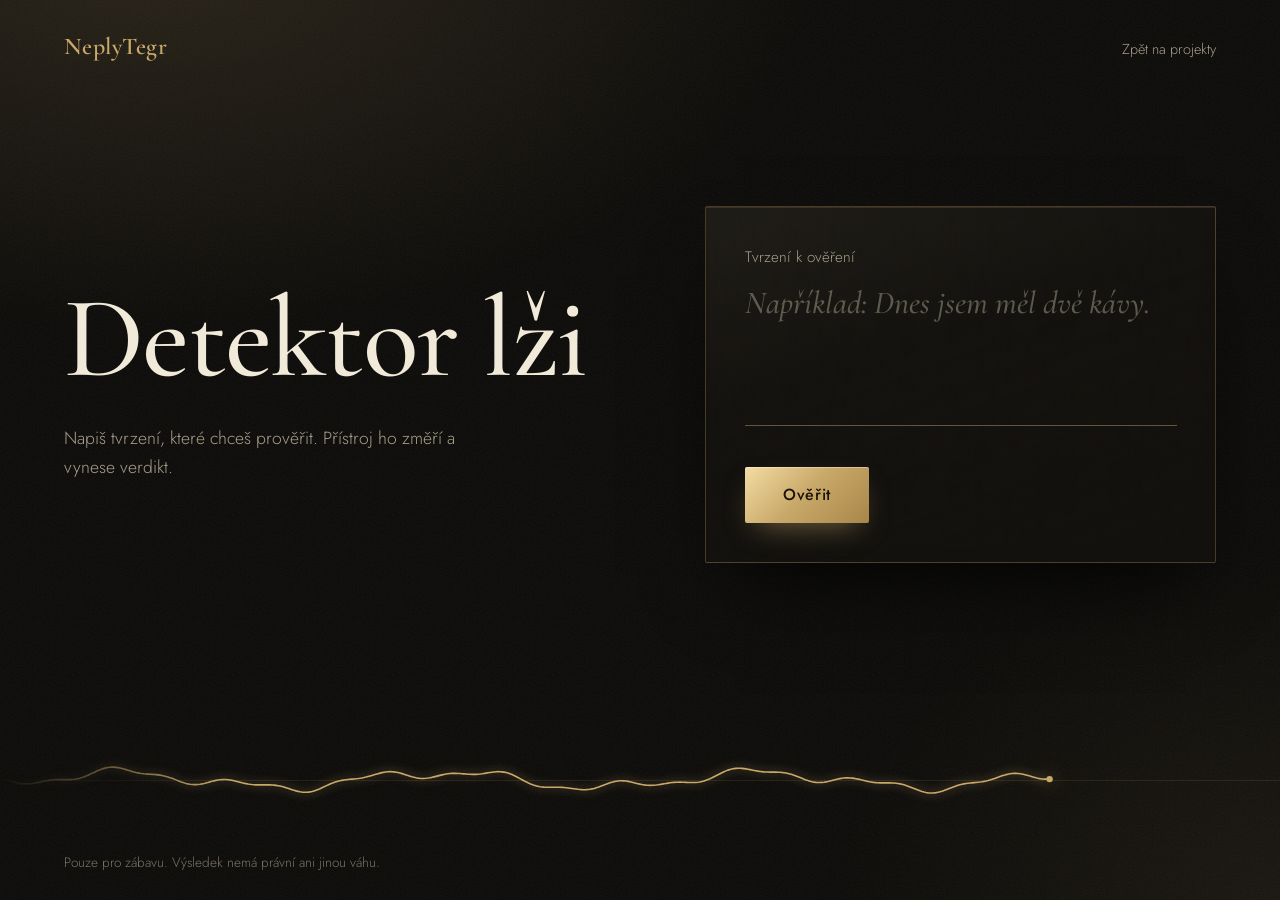
==== detektor/index.html @ f03dcd3b "changed detektor link" ====
<!DOCTYPE html>
<html lang="cs">
<head>
    <meta charset="UTF-8">
    <meta name="viewport" content="width=device-width, initial-scale=1.0">
    <meta name="theme-color" content="#0b0a08">
    <meta name="description" content="Detektor lži od NeplyTegr. Napiš tvrzení a zjisti, jestli je pravda, nebo lež.">
    <title>Detektor lži | NeplyTegr</title>
    <link rel="preconnect" href="https://fonts.googleapis.com">
    <link rel="preconnect" href="https://fonts.gstatic.com" crossorigin>
    <link href="https://fonts.googleapis.com/css2?family=Cormorant+Garamond:ital,wght@0,500;0,600;1,500&family=Jost:wght@300;400;500&display=swap" rel="stylesheet">
    <style>
        :root {
            --ink: #0b0a08;
            --ink-raised: #14120e;
            --ivory: #f1ead9;
            --ivory-dim: #a89f8b;
            --gold: #c9a96a;
            --gold-bright: #ecd49a;
            --truth: #7fcfa5;
            --lie: #e0665f;
            --serif: 'Cormorant Garamond', 'Times New Roman', serif;
            --sans: 'Jost', 'Segoe UI', system-ui, sans-serif;
        }

        * { margin: 0; padding: 0; box-sizing: border-box; }

        html { background: var(--ink); }

        body {
            min-height: 100vh;
            min-height: 100dvh;
            display: flex;
            flex-direction: column;
            font-family: var(--sans);
            font-weight: 300;
            color: var(--ivory);
            background:
                radial-gradient(60rem 36rem at 12% -8%, rgba(201, 169, 106, 0.16), transparent 70%),
                radial-gradient(40rem 30rem at 100% 100%, rgba(201, 169, 106, 0.07), transparent 70%),
                var(--ink);
            overflow-x: hidden;
        }

        /* jemné zrno, aby černá nevypadala plošně */
        body::before {
            content: '';
            position: fixed;
            inset: 0;
            pointer-events: none;
            opacity: 0.07;
            background-image: url("data:image/svg+xml,%3Csvg xmlns='http://www.w3.org/2000/svg' width='160' height='160'%3E%3Cfilter id='n'%3E%3CfeTurbulence type='fractalNoise' baseFrequency='.9' numOctaves='2' stitchTiles='stitch'/%3E%3C/filter%3E%3Crect width='100%25' height='100%25' filter='url(%23n)'/%3E%3C/svg%3E");
        }

        a, button, textarea { font: inherit; }

        :focus-visible {
            outline: 1px solid var(--gold-bright);
            outline-offset: 4px;
        }

        header {
            position: relative;
            z-index: 1;
            display: flex;
            justify-content: space-between;
            align-items: baseline;
            padding: 2rem clamp(1.25rem, 5vw, 4rem);
        }

        .brand {
            font-family: var(--serif);
            font-size: 1.5rem;
            font-weight: 600;
            letter-spacing: 0.02em;
            color: var(--gold);
            text-decoration: none;
        }

        .back {
            font-size: 0.9rem;
            color: var(--ivory-dim);
            text-decoration: none;
            transition: color 0.3s;
        }

        .back:hover { color: var(--ivory); }

        main {
            position: relative;
            z-index: 1;
            flex: 1;
            display: grid;
            grid-template-columns: minmax(0, 1.05fr) minmax(0, 0.95fr);
            align-items: center;
            gap: clamp(2rem, 6vw, 6rem);
            padding: 1rem clamp(1.25rem, 5vw, 4rem) 3rem;
            max-width: 84rem;
            width: 100%;
            margin: 0 auto;
        }

        h1 {
            font-family: var(--serif);
            font-weight: 500;
            font-size: clamp(3.6rem, 9vw, 8rem);
            line-height: 0.92;
            letter-spacing: -0.015em;
            color: var(--ivory);
        }

        .lede {
            margin-top: 2rem;
            max-width: 26rem;
            font-size: 1.1rem;
            line-height: 1.65;
            color: var(--ivory-dim);
        }

        /* panel */
        .panel {
            position: relative;
            padding: clamp(1.5rem, 3vw, 2.5rem);
            background: linear-gradient(160deg, rgba(236, 212, 154, 0.07), rgba(236, 212, 154, 0.015) 40%, rgba(20, 18, 14, 0.7));
            border: 1px solid rgba(201, 169, 106, 0.28);
            border-radius: 2px;
            box-shadow: 0 40px 80px -30px rgba(0, 0, 0, 0.9), inset 0 1px 0 rgba(236, 212, 154, 0.12);
            min-height: 22rem;
            display: flex;
            flex-direction: column;
            justify-content: center;
            backdrop-filter: blur(6px);
        }

        .panel[hidden], [hidden] { display: none !important; }

        label {
            display: block;
            font-size: 0.95rem;
            color: var(--ivory-dim);
            margin-bottom: 0.9rem;
        }

        textarea {
            width: 100%;
            min-height: 9rem;
            resize: none;
            padding: 0 0 1rem;
            background: transparent;
            border: 0;
            border-bottom: 1px solid rgba(201, 169, 106, 0.45);
            border-radius: 0;
            color: var(--ivory);
            font-family: var(--serif);
            font-weight: 500;
            font-size: clamp(1.5rem, 2.6vw, 2rem);
            line-height: 1.3;
            transition: border-color 0.3s;
        }

        textarea::placeholder { color: rgba(168, 159, 139, 0.5); font-style: italic; }
        textarea:focus { outline: none; border-bottom-color: var(--gold-bright); }
        textarea:read-only { color: var(--ivory-dim); }

        .error {
            min-height: 1.4rem;
            margin-top: 0.75rem;
            font-size: 0.9rem;
            color: var(--lie);
        }

        .btn {
            display: inline-block;
            cursor: pointer;
            border: 0;
            border-radius: 2px;
            padding: 1.05rem 2.4rem;
            font-weight: 500;
            font-size: 1rem;
            letter-spacing: 0.04em;
            color: #1a1407;
            background: linear-gradient(135deg, #f3dca3 0%, #c9a96a 48%, #a8864a 100%);
            box-shadow: 0 12px 30px -12px rgba(201, 169, 106, 0.6), inset 0 1px 0 rgba(255, 255, 255, 0.35);
            transition: transform 0.2s, box-shadow 0.3s, filter 0.3s;
        }

        .btn:hover:not(:disabled) { transform: translateY(-2px); box-shadow: 0 18px 36px -12px rgba(201, 169, 106, 0.75), inset 0 1px 0 rgba(255, 255, 255, 0.35); }
        .btn:active:not(:disabled) { transform: translateY(0); }
        .btn:disabled { cursor: progress; filter: saturate(0.5) brightness(0.8); }

        .btn-quiet {
            margin-top: 2rem;
            padding: 0 0 0.25rem;
            align-self: flex-start;
            cursor: pointer;
            background: none;
            border: 0;
            border-bottom: 1px solid rgba(201, 169, 106, 0.5);
            color: var(--gold);
            font-size: 1rem;
            transition: color 0.3s, border-color 0.3s;
        }

        .btn-quiet:hover { color: var(--gold-bright); border-bottom-color: var(--gold-bright); }

        /* verdikt */
        .verdict:focus { outline: none; }

        .verdict-word {
            font-family: var(--serif);
            font-weight: 600;
            font-size: clamp(5rem, 13vw, 10rem);
            line-height: 0.9;
            letter-spacing: -0.02em;
        }

        .verdict[data-result="truth"] .verdict-word { color: var(--truth); text-shadow: 0 0 60px rgba(127, 207, 165, 0.35); }
        .verdict[data-result="lie"] .verdict-word { color: var(--lie); text-shadow: 0 0 60px rgba(224, 102, 95, 0.35); }

        .verdict-note {
            margin-top: 1.25rem;
            font-size: 1.05rem;
            color: var(--ivory-dim);
        }

        .verdict-quote {
            margin-top: 2rem;
            padding-top: 1.5rem;
            border-top: 1px solid rgba(201, 169, 106, 0.28);
            font-family: var(--serif);
            font-style: italic;
            font-weight: 500;
            font-size: 1.5rem;
            line-height: 1.35;
            color: var(--ivory);
            overflow-wrap: anywhere;
        }

        .verdict.reveal .verdict-word { animation: reveal 0.9s cubic-bezier(0.2, 0.7, 0.2, 1) both; }
        .verdict.reveal .verdict-note,
        .verdict.reveal .verdict-quote { animation: fade 0.8s 0.5s ease both; }

        @keyframes reveal {
            from { opacity: 0; filter: blur(14px); transform: scale(1.06); }
            to   { opacity: 1; filter: blur(0);    transform: scale(1); }
        }

        @keyframes fade { from { opacity: 0; } to { opacity: 1; } }

        /* záznam měření */
        .trace {
            position: relative;
            z-index: 1;
            height: 9rem;
            -webkit-mask-image: linear-gradient(90deg, transparent, #000 18%, #000 100%);
            mask-image: linear-gradient(90deg, transparent, #000 18%, #000 100%);
        }

        .trace canvas { width: 100%; height: 100%; display: block; }

        footer {
            position: relative;
            z-index: 1;
            padding: 0 clamp(1.25rem, 5vw, 4rem) 1.75rem;
            font-size: 0.85rem;
            color: rgba(168, 159, 139, 0.7);
        }

        @media (max-width: 860px) {
            main { grid-template-columns: 1fr; align-items: start; padding-top: 0; }
            .panel { min-height: 0; }
            .trace { height: 7rem; }
        }

        @media (prefers-reduced-motion: reduce) {
            .verdict.reveal .verdict-word,
            .verdict.reveal .verdict-note,
            .verdict.reveal .verdict-quote { animation: none; }
            .btn { transition: none; }
        }
    </style>
</head>
<body>
    <header>
        <a class="brand" href="../index.html">NeplyTegr</a>
        <a class="back" href="../index.html#projects">Zpět na projekty</a>
    </header>

    <main>
        <div>
            <h1>Detektor lži</h1>
            <p class="lede">Napiš tvrzení, které chceš prověřit. Přístroj ho změří a vynese verdikt.</p>
        </div>

        <section class="panel" aria-label="Detektor">
            <form id="form" novalidate>
                <label for="statement">Tvrzení k ověření</label>
                <textarea id="statement" maxlength="280" placeholder="Například: Dnes jsem měl dvě kávy." autocomplete="off"></textarea>
                <p class="error" id="error" role="alert"></p>
                <button class="btn" id="submit" type="submit">Ověřit</button>
            </form>

            <div class="verdict" id="verdict" role="status" aria-live="polite" tabindex="-1" hidden>
                <div class="verdict-word" id="verdictWord"></div>
                <p class="verdict-note" id="verdictNote"></p>
                <p class="verdict-quote" id="verdictQuote"></p>
                <button class="btn-quiet" id="again" type="button">Ověřit další tvrzení</button>
            </div>
        </section>
    </main>

    <div class="trace" aria-hidden="true"><canvas id="trace"></canvas></div>

    <footer>Pouze pro zábavu. Výsledek nemá právní ani jinou váhu.</footer>

    <script>
        (function () {
            var form = document.getElementById('form');
            var field = document.getElementById('statement');
            var errorEl = document.getElementById('error');
            var submitBtn = document.getElementById('submit');
            var verdictEl = document.getElementById('verdict');
            var wordEl = document.getElementById('verdictWord');
            var noteEl = document.getElementById('verdictNote');
            var quoteEl = document.getElementById('verdictQuote');
            var againBtn = document.getElementById('again');
            var reduceMotion = window.matchMedia('(prefers-reduced-motion: reduce)').matches;
            var MEASURE_MS = reduceMotion ? 600 : 2400;

            /* ---------- záznam měření (canvas) ---------- */
            var canvas = document.getElementById('trace');
            var ctx = canvas.getContext('2d');
            var W = 0, H = 0, dpr = 1;
            var scroll = 0, lastTs = 0;

            var MODES = {
                idle:      { amp: 0.22, jag: 0.00, speed: 38,  color: [201, 169, 106] },
                measuring: { amp: 0.85, jag: 0.35, speed: 150, color: [243, 220, 163] },
                truth:     { amp: 0.14, jag: 0.00, speed: 38,  color: [127, 207, 165] },
                lie:       { amp: 0.55, jag: 1.00, speed: 110, color: [224, 102, 95] }
            };
            var cur = { amp: MODES.idle.amp, jag: 0, speed: MODES.idle.speed, color: MODES.idle.color.slice() };
            var target = MODES.idle;

            function resize() {
                dpr = Math.min(window.devicePixelRatio || 1, 2);
                W = canvas.clientWidth;
                H = canvas.clientHeight;
                canvas.width = Math.round(W * dpr);
                canvas.height = Math.round(H * dpr);
                ctx.setTransform(dpr, 0, 0, dpr, 0, 0);
                draw();
            }

            function hash(n) {
                var s = Math.sin(n * 127.1) * 43758.5453;
                return s - Math.floor(s);
            }

            function sample(u, amp, jag) {
                var base = Math.sin(u * 0.9) * 0.55 + Math.sin(u * 2.3 + 1.7) * 0.3 + Math.sin(u * 5.1) * 0.15;
                var seg = u * 1.8;
                var i = Math.floor(seg);
                var f = seg - i;
                var j = (hash(i) * (1 - f) + hash(i + 1) * f - 0.5) * 2;
                return base * amp + j * jag * 0.9;
            }

            function draw() {
                if (!W) return;
                ctx.clearRect(0, 0, W, H);
                var penX = W * 0.82;
                var mid = H / 2;
                var c = cur.color;
                var rgb = Math.round(c[0]) + ',' + Math.round(c[1]) + ',' + Math.round(c[2]);

                ctx.strokeStyle = 'rgba(' + rgb + ',0.12)';
                ctx.lineWidth = 1;
                ctx.beginPath();
                ctx.moveTo(0, mid + 0.5);
                ctx.lineTo(W, mid + 0.5);
                ctx.stroke();

                ctx.lineWidth = 1.6;
                ctx.lineJoin = 'round';
                ctx.strokeStyle = 'rgb(' + rgb + ')';
                ctx.shadowColor = 'rgba(' + rgb + ',0.7)';
                ctx.shadowBlur = 10;
                ctx.beginPath();
                var y = 0;
                for (var x = 0; x <= penX; x += 2) {
                    var u = (scroll - (penX - x)) / 46;
                    y = mid - sample(u, cur.amp, cur.jag) * H * 0.42;
                    if (x === 0) ctx.moveTo(x, y); else ctx.lineTo(x, y);
                }
                ctx.stroke();

                ctx.shadowBlur = 18;
                ctx.fillStyle = 'rgb(' + rgb + ')';
                ctx.beginPath();
                ctx.arc(penX, y, 3.2, 0, Math.PI * 2);
                ctx.fill();
                ctx.shadowBlur = 0;
            }

            function frame(ts) {
                var dt = Math.min((ts - lastTs) / 1000, 0.05) || 0;
                lastTs = ts;
                var k = 1 - Math.exp(-dt * 3.5);
                cur.amp += (target.amp - cur.amp) * k;
                cur.jag += (target.jag - cur.jag) * k;
                cur.speed += (target.speed - cur.speed) * k;
                for (var i = 0; i < 3; i++) cur.color[i] += (target.color[i] - cur.color[i]) * k;
                scroll += cur.speed * dt;
                draw();
                requestAnimationFrame(frame);
            }

            function setMode(name) {
                target = MODES[name];
                if (reduceMotion) {
                    cur.amp = target.amp; cur.jag = target.jag; cur.speed = target.speed;
                    cur.color = target.color.slice();
                    draw();
                }
            }

            window.addEventListener('resize', resize);
            resize();
            if (!reduceMotion) requestAnimationFrame(frame);

            /* ---------- ověření ---------- */
            var busy = false;

            function showError(msg) {
                errorEl.textContent = msg;
            }

            function verify() {
                var text = field.value.trim();
                if (!text) {
                    showError('Napiš tvrzení, které chceš ověřit.');
                    field.focus();
                    return;
                }
                if (busy) return;
                busy = true;
                showError('');

                var minute = new Date().getMinutes();
                var truth = minute % 2 === 0;

                field.readOnly = true;
                submitBtn.disabled = true;
                submitBtn.textContent = 'Měřím…';
                setMode('measuring');

                setTimeout(function () {
                    form.hidden = true;
                    verdictEl.hidden = false;
                    verdictEl.dataset.result = truth ? 'truth' : 'lie';
                    wordEl.textContent = truth ? 'Pravda' : 'Lež';
                    noteEl.textContent = truth ? 'Tvrzení obstálo.' : 'Tvrzení neobstálo.';
                    quoteEl.textContent = '„' + text + '“';
                    verdictEl.classList.remove('reveal');
                    void verdictEl.offsetWidth;
                    verdictEl.classList.add('reveal');
                    verdictEl.focus();
                    setMode(truth ? 'truth' : 'lie');
                    busy = false;
                }, MEASURE_MS);
            }

            form.addEventListener('submit', function (e) {
                e.preventDefault();
                verify();
            });

            field.addEventListener('input', function () { showError(''); });

            field.addEventListener('keydown', function (e) {
                if (e.key === 'Enter' && (e.ctrlKey || e.metaKey)) {
                    e.preventDefault();
                    form.requestSubmit();
                }
            });

            againBtn.addEventListener('click', function () {
                verdictEl.hidden = true;
                form.hidden = false;
                field.readOnly = false;
                field.value = '';
                submitBtn.disabled = false;
                submitBtn.textContent = 'Ověřit';
                setMode('idle');
                field.focus();
            });
        })();
    </script>
</body>
</html>
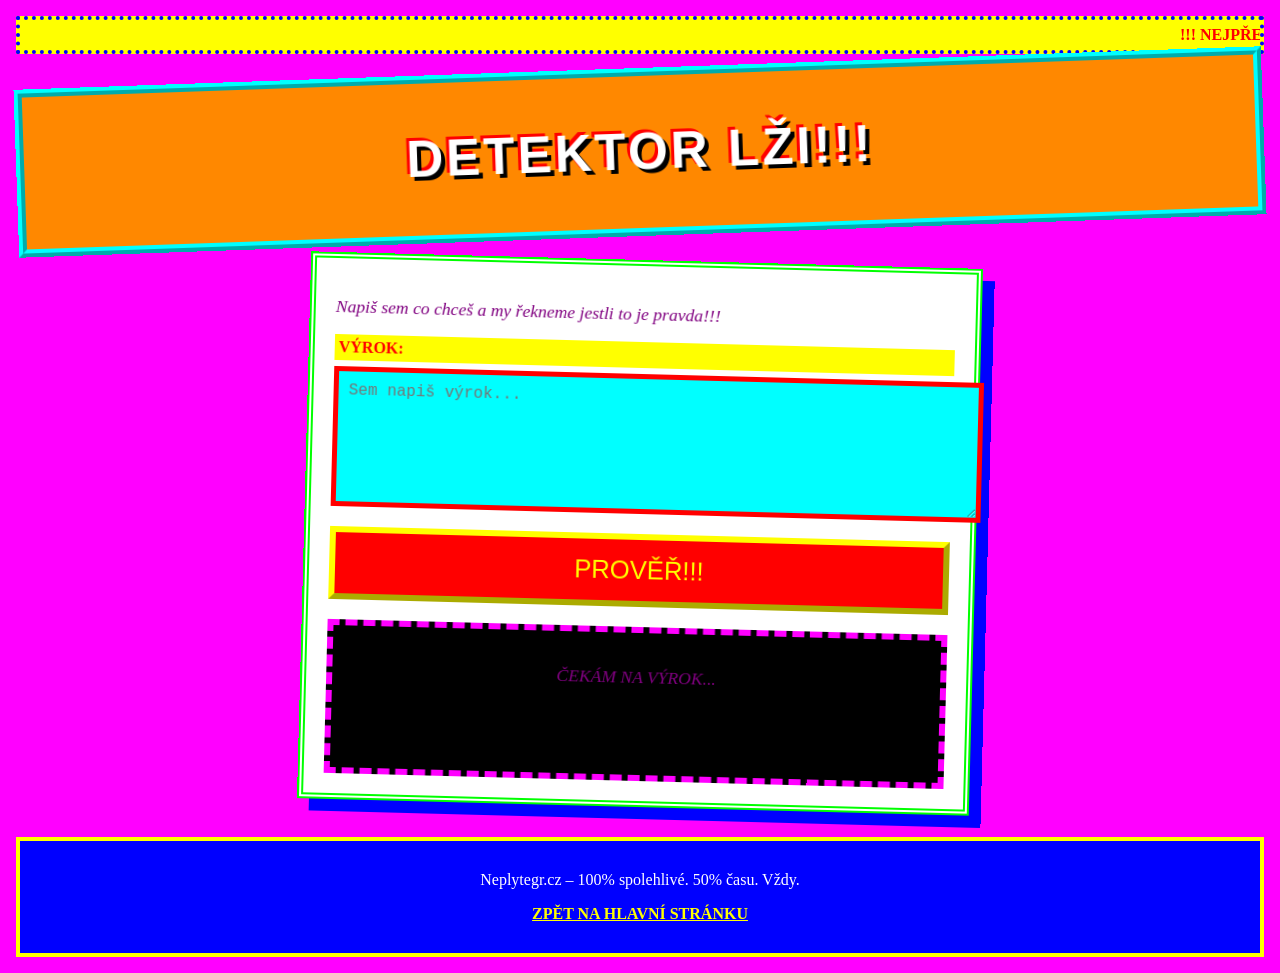
==== commit 6cae9dd1: "přidání detektoru lži" ====
--- a/detektor/index.html
+++ b/detektor/index.html
@@ -1,501 +1,266 @@
 <!DOCTYPE html>
 <html lang="cs">
 <head>
-    <meta charset="UTF-8">
-    <meta name="viewport" content="width=device-width, initial-scale=1.0">
-    <meta name="theme-color" content="#0b0a08">
-    <meta name="description" content="Detektor lži od NeplyTegr. Napiš tvrzení a zjisti, jestli je pravda, nebo lež.">
-    <title>Detektor lži | NeplyTegr</title>
-    <link rel="preconnect" href="https://fonts.googleapis.com">
-    <link rel="preconnect" href="https://fonts.gstatic.com" crossorigin>
-    <link href="https://fonts.googleapis.com/css2?family=Cormorant+Garamond:ital,wght@0,500;0,600;1,500&family=Jost:wght@300;400;500&display=swap" rel="stylesheet">
-    <style>
-        :root {
-            --ink: #0b0a08;
-            --ink-raised: #14120e;
-            --ivory: #f1ead9;
-            --ivory-dim: #a89f8b;
-            --gold: #c9a96a;
-            --gold-bright: #ecd49a;
-            --truth: #7fcfa5;
-            --lie: #e0665f;
-            --serif: 'Cormorant Garamond', 'Times New Roman', serif;
-            --sans: 'Jost', 'Segoe UI', system-ui, sans-serif;
-        }
-
-        * { margin: 0; padding: 0; box-sizing: border-box; }
-
-        html { background: var(--ink); }
-
-        body {
-            min-height: 100vh;
-            min-height: 100dvh;
-            display: flex;
-            flex-direction: column;
-            font-family: var(--sans);
-            font-weight: 300;
-            color: var(--ivory);
-            background:
-                radial-gradient(60rem 36rem at 12% -8%, rgba(201, 169, 106, 0.16), transparent 70%),
-                radial-gradient(40rem 30rem at 100% 100%, rgba(201, 169, 106, 0.07), transparent 70%),
-                var(--ink);
-            overflow-x: hidden;
-        }
-
-        /* jemné zrno, aby černá nevypadala plošně */
-        body::before {
-            content: '';
-            position: fixed;
-            inset: 0;
-            pointer-events: none;
-            opacity: 0.07;
-            background-image: url("data:image/svg+xml,%3Csvg xmlns='http://www.w3.org/2000/svg' width='160' height='160'%3E%3Cfilter id='n'%3E%3CfeTurbulence type='fractalNoise' baseFrequency='.9' numOctaves='2' stitchTiles='stitch'/%3E%3C/filter%3E%3Crect width='100%25' height='100%25' filter='url(%23n)'/%3E%3C/svg%3E");
-        }
-
-        a, button, textarea { font: inherit; }
-
-        :focus-visible {
-            outline: 1px solid var(--gold-bright);
-            outline-offset: 4px;
-        }
-
-        header {
-            position: relative;
-            z-index: 1;
-            display: flex;
-            justify-content: space-between;
-            align-items: baseline;
-            padding: 2rem clamp(1.25rem, 5vw, 4rem);
-        }
-
-        .brand {
-            font-family: var(--serif);
-            font-size: 1.5rem;
-            font-weight: 600;
-            letter-spacing: 0.02em;
-            color: var(--gold);
-            text-decoration: none;
-        }
-
-        .back {
-            font-size: 0.9rem;
-            color: var(--ivory-dim);
-            text-decoration: none;
-            transition: color 0.3s;
-        }
-
-        .back:hover { color: var(--ivory); }
-
-        main {
-            position: relative;
-            z-index: 1;
-            flex: 1;
-            display: grid;
-            grid-template-columns: minmax(0, 1.05fr) minmax(0, 0.95fr);
-            align-items: center;
-            gap: clamp(2rem, 6vw, 6rem);
-            padding: 1rem clamp(1.25rem, 5vw, 4rem) 3rem;
-            max-width: 84rem;
-            width: 100%;
-            margin: 0 auto;
-        }
-
-        h1 {
-            font-family: var(--serif);
-            font-weight: 500;
-            font-size: clamp(3.6rem, 9vw, 8rem);
-            line-height: 0.92;
-            letter-spacing: -0.015em;
-            color: var(--ivory);
-        }
-
-        .lede {
-            margin-top: 2rem;
-            max-width: 26rem;
-            font-size: 1.1rem;
-            line-height: 1.65;
-            color: var(--ivory-dim);
-        }
-
-        /* panel */
-        .panel {
-            position: relative;
-            padding: clamp(1.5rem, 3vw, 2.5rem);
-            background: linear-gradient(160deg, rgba(236, 212, 154, 0.07), rgba(236, 212, 154, 0.015) 40%, rgba(20, 18, 14, 0.7));
-            border: 1px solid rgba(201, 169, 106, 0.28);
-            border-radius: 2px;
-            box-shadow: 0 40px 80px -30px rgba(0, 0, 0, 0.9), inset 0 1px 0 rgba(236, 212, 154, 0.12);
-            min-height: 22rem;
-            display: flex;
-            flex-direction: column;
-            justify-content: center;
-            backdrop-filter: blur(6px);
-        }
-
-        .panel[hidden], [hidden] { display: none !important; }
-
-        label {
-            display: block;
-            font-size: 0.95rem;
-            color: var(--ivory-dim);
-            margin-bottom: 0.9rem;
-        }
-
-        textarea {
-            width: 100%;
-            min-height: 9rem;
-            resize: none;
-            padding: 0 0 1rem;
-            background: transparent;
-            border: 0;
-            border-bottom: 1px solid rgba(201, 169, 106, 0.45);
-            border-radius: 0;
-            color: var(--ivory);
-            font-family: var(--serif);
-            font-weight: 500;
-            font-size: clamp(1.5rem, 2.6vw, 2rem);
-            line-height: 1.3;
-            transition: border-color 0.3s;
-        }
-
-        textarea::placeholder { color: rgba(168, 159, 139, 0.5); font-style: italic; }
-        textarea:focus { outline: none; border-bottom-color: var(--gold-bright); }
-        textarea:read-only { color: var(--ivory-dim); }
-
-        .error {
-            min-height: 1.4rem;
-            margin-top: 0.75rem;
-            font-size: 0.9rem;
-            color: var(--lie);
-        }
-
-        .btn {
-            display: inline-block;
-            cursor: pointer;
-            border: 0;
-            border-radius: 2px;
-            padding: 1.05rem 2.4rem;
-            font-weight: 500;
-            font-size: 1rem;
-            letter-spacing: 0.04em;
-            color: #1a1407;
-            background: linear-gradient(135deg, #f3dca3 0%, #c9a96a 48%, #a8864a 100%);
-            box-shadow: 0 12px 30px -12px rgba(201, 169, 106, 0.6), inset 0 1px 0 rgba(255, 255, 255, 0.35);
-            transition: transform 0.2s, box-shadow 0.3s, filter 0.3s;
-        }
-
-        .btn:hover:not(:disabled) { transform: translateY(-2px); box-shadow: 0 18px 36px -12px rgba(201, 169, 106, 0.75), inset 0 1px 0 rgba(255, 255, 255, 0.35); }
-        .btn:active:not(:disabled) { transform: translateY(0); }
-        .btn:disabled { cursor: progress; filter: saturate(0.5) brightness(0.8); }
-
-        .btn-quiet {
-            margin-top: 2rem;
-            padding: 0 0 0.25rem;
-            align-self: flex-start;
-            cursor: pointer;
-            background: none;
-            border: 0;
-            border-bottom: 1px solid rgba(201, 169, 106, 0.5);
-            color: var(--gold);
-            font-size: 1rem;
-            transition: color 0.3s, border-color 0.3s;
-        }
-
-        .btn-quiet:hover { color: var(--gold-bright); border-bottom-color: var(--gold-bright); }
-
-        /* verdikt */
-        .verdict:focus { outline: none; }
-
-        .verdict-word {
-            font-family: var(--serif);
-            font-weight: 600;
-            font-size: clamp(5rem, 13vw, 10rem);
-            line-height: 0.9;
-            letter-spacing: -0.02em;
-        }
-
-        .verdict[data-result="truth"] .verdict-word { color: var(--truth); text-shadow: 0 0 60px rgba(127, 207, 165, 0.35); }
-        .verdict[data-result="lie"] .verdict-word { color: var(--lie); text-shadow: 0 0 60px rgba(224, 102, 95, 0.35); }
-
-        .verdict-note {
-            margin-top: 1.25rem;
-            font-size: 1.05rem;
-            color: var(--ivory-dim);
-        }
-
-        .verdict-quote {
-            margin-top: 2rem;
-            padding-top: 1.5rem;
-            border-top: 1px solid rgba(201, 169, 106, 0.28);
-            font-family: var(--serif);
-            font-style: italic;
-            font-weight: 500;
-            font-size: 1.5rem;
-            line-height: 1.35;
-            color: var(--ivory);
-            overflow-wrap: anywhere;
-        }
-
-        .verdict.reveal .verdict-word { animation: reveal 0.9s cubic-bezier(0.2, 0.7, 0.2, 1) both; }
-        .verdict.reveal .verdict-note,
-        .verdict.reveal .verdict-quote { animation: fade 0.8s 0.5s ease both; }
-
-        @keyframes reveal {
-            from { opacity: 0; filter: blur(14px); transform: scale(1.06); }
-            to   { opacity: 1; filter: blur(0);    transform: scale(1); }
-        }
-
-        @keyframes fade { from { opacity: 0; } to { opacity: 1; } }
-
-        /* záznam měření */
-        .trace {
-            position: relative;
-            z-index: 1;
-            height: 9rem;
-            -webkit-mask-image: linear-gradient(90deg, transparent, #000 18%, #000 100%);
-            mask-image: linear-gradient(90deg, transparent, #000 18%, #000 100%);
-        }
-
-        .trace canvas { width: 100%; height: 100%; display: block; }
-
-        footer {
-            position: relative;
-            z-index: 1;
-            padding: 0 clamp(1.25rem, 5vw, 4rem) 1.75rem;
-            font-size: 0.85rem;
-            color: rgba(168, 159, 139, 0.7);
-        }
-
-        @media (max-width: 860px) {
-            main { grid-template-columns: 1fr; align-items: start; padding-top: 0; }
-            .panel { min-height: 0; }
-            .trace { height: 7rem; }
-        }
-
-        @media (prefers-reduced-motion: reduce) {
-            .verdict.reveal .verdict-word,
-            .verdict.reveal .verdict-note,
-            .verdict.reveal .verdict-quote { animation: none; }
-            .btn { transition: none; }
-        }
-    </style>
+<meta charset="UTF-8">
+<meta name="viewport" content="width=device-width, initial-scale=1.0">
+<title>DETEKTOR LŽI!!!</title>
+<style>
+    body {
+        font-family: "Comic Sans MS", "Comic Neue", cursive;
+        background: #ff00ff;
+        color: #00ff00;
+        margin: 0;
+        padding: 16px;
+        min-height: 100vh;
+    }
+
+    marquee {
+        display: block;
+        background: #ffff00;
+        color: #ff0000;
+        font-weight: bold;
+        border: 4px dotted #0000ff;
+        padding: 6px 0;
+        margin-bottom: 14px;
+    }
+
+    header {
+        background: #ff8800;
+        border: 8px ridge #00ffff;
+        padding: 12px;
+        text-align: center;
+        transform: rotate(-2deg);
+    }
+
+    h1 {
+        font-family: Impact, "Arial Black", sans-serif;
+        font-size: 3.2rem;
+        color: #ffffff;
+        text-shadow: 4px 4px 0 #000000, -3px -3px 0 #ff0000;
+        letter-spacing: 3px;
+    }
+
+    .box {
+        max-width: 620px;
+        margin: 24px auto;
+        background: #ffffff;
+        color: #000000;
+        border: 6px double #00ff00;
+        padding: 20px;
+        transform: rotate(1.5deg);
+        box-shadow: 12px 12px 0 #0000ff;
+    }
+
+    .box p {
+        font-family: "Times New Roman", serif;
+        font-size: 1.1rem;
+        font-style: italic;
+        color: #800080;
+    }
+
+    label {
+        display: block;
+        font-weight: bold;
+        color: #ff0000;
+        background: #ffff00;
+        padding: 4px;
+        margin-bottom: 6px;
+    }
+
+    textarea {
+        width: 100%;
+        min-height: 110px;
+        font-family: Courier, monospace;
+        font-size: 1rem;
+        background: #00ffff;
+        color: #000080;
+        border: 5px solid #ff0000;
+        padding: 10px;
+    }
+
+    .btn {
+        display: block;
+        width: 100%;
+        margin-top: 16px;
+        padding: 16px;
+        font-family: Impact, "Arial Black", sans-serif;
+        font-size: 1.6rem;
+        background: #ff0000;
+        color: #ffff00;
+        border: 6px outset #ffff00;
+        cursor: pointer;
+    }
+
+    .btn:active {
+        border-style: inset;
+    }
+
+    .result {
+        margin-top: 20px;
+        min-height: 110px;
+        padding: 16px;
+        background: #000000;
+        border: 6px dashed #ff00ff;
+        text-align: center;
+    }
+
+    .verdict {
+        font-family: Impact, "Arial Black", sans-serif;
+        font-size: 3.5rem;
+        text-decoration: underline wavy #ffffff;
+    }
+
+    .verdict.truth {
+        color: #00ff00;
+    }
+
+    .verdict.lie {
+        color: #ff0000;
+    }
+
+    .idle {
+        color: #ffff00;
+        font-size: 1.2rem;
+    }
+
+    .scanning {
+        font-family: Impact, "Arial Black", sans-serif;
+        font-size: 2.4rem;
+        animation: flash 0.25s steps(2) infinite, shake 0.1s linear infinite;
+    }
+
+    .scan-bar {
+        height: 26px;
+        margin-top: 12px;
+        background: #222222;
+        border: 4px solid #ffff00;
+        overflow: hidden;
+    }
+
+    .scan-bar span {
+        display: block;
+        height: 100%;
+        width: 0;
+        background: repeating-linear-gradient(45deg, #ff00ff 0 12px, #00ffff 12px 24px);
+        animation: fill 2.5s linear forwards;
+    }
+
+    @keyframes flash {
+        0% { color: #ff0000; }
+        50% { color: #00ff00; }
+        100% { color: #ffff00; }
+    }
+
+    @keyframes shake {
+        0% { transform: translate(0, 0); }
+        25% { transform: translate(-4px, 2px); }
+        50% { transform: translate(4px, -2px); }
+        75% { transform: translate(-2px, -3px); }
+        100% { transform: translate(3px, 3px); }
+    }
+
+    @keyframes fill {
+        to { width: 100%; }
+    }
+
+    footer {
+        margin-top: 30px;
+        text-align: center;
+        background: #0000ff;
+        color: #ffffff;
+        padding: 14px;
+        border: 4px solid #ffff00;
+    }
+
+    footer a {
+        color: #ffff00;
+        font-weight: bold;
+    }
+</style>
 </head>
 <body>
+    <marquee>!!! NEJPŘESNĚJŠÍ DETEKTOR NA INTERNETU !!! ZAKLIKNI A UVIDÍŠ !!!</marquee>
+
     <header>
-        <a class="brand" href="../index.html">NeplyTegr</a>
-        <a class="back" href="../index.html#projects">Zpět na projekty</a>
+        <h1>DETEKTOR LŽI!!!</h1>
     </header>
 
-    <main>
-        <div>
-            <h1>Detektor lži</h1>
-            <p class="lede">Napiš tvrzení, které chceš prověřit. Přístroj ho změří a vynese verdikt.</p>
+    <section class="box">
+        <p>Napiš sem co chceš a my řekneme jestli to je pravda!!!</p>
+
+        <label for="statement">VÝROK:</label>
+        <textarea id="statement" placeholder="Sem napiš výrok..."></textarea>
+
+        <button class="btn" id="check" type="button">PROVĚŘ!!!</button>
+
+        <div class="result" id="result" aria-live="polite">
+            <p class="idle">ČEKÁM NA VÝROK...</p>
         </div>
-
-        <section class="panel" aria-label="Detektor">
-            <form id="form" novalidate>
-                <label for="statement">Tvrzení k ověření</label>
-                <textarea id="statement" maxlength="280" placeholder="Například: Dnes jsem měl dvě kávy." autocomplete="off"></textarea>
-                <p class="error" id="error" role="alert"></p>
-                <button class="btn" id="submit" type="submit">Ověřit</button>
-            </form>
-
-            <div class="verdict" id="verdict" role="status" aria-live="polite" tabindex="-1" hidden>
-                <div class="verdict-word" id="verdictWord"></div>
-                <p class="verdict-note" id="verdictNote"></p>
-                <p class="verdict-quote" id="verdictQuote"></p>
-                <button class="btn-quiet" id="again" type="button">Ověřit další tvrzení</button>
-            </div>
-        </section>
-    </main>
-
-    <div class="trace" aria-hidden="true"><canvas id="trace"></canvas></div>
-
-    <footer>Pouze pro zábavu. Výsledek nemá právní ani jinou váhu.</footer>
+    </section>
+
+    <footer>
+        <p>Neplytegr.cz – 100% spolehlivé. 50% času. Vždy.</p>
+        <p><a href="../index.html">ZPĚT NA HLAVNÍ STRÁNKU</a></p>
+    </footer>
 
     <script>
-        (function () {
-            var form = document.getElementById('form');
-            var field = document.getElementById('statement');
-            var errorEl = document.getElementById('error');
-            var submitBtn = document.getElementById('submit');
-            var verdictEl = document.getElementById('verdict');
-            var wordEl = document.getElementById('verdictWord');
-            var noteEl = document.getElementById('verdictNote');
-            var quoteEl = document.getElementById('verdictQuote');
-            var againBtn = document.getElementById('again');
-            var reduceMotion = window.matchMedia('(prefers-reduced-motion: reduce)').matches;
-            var MEASURE_MS = reduceMotion ? 600 : 2400;
-
-            /* ---------- záznam měření (canvas) ---------- */
-            var canvas = document.getElementById('trace');
-            var ctx = canvas.getContext('2d');
-            var W = 0, H = 0, dpr = 1;
-            var scroll = 0, lastTs = 0;
-
-            var MODES = {
-                idle:      { amp: 0.22, jag: 0.00, speed: 38,  color: [201, 169, 106] },
-                measuring: { amp: 0.85, jag: 0.35, speed: 150, color: [243, 220, 163] },
-                truth:     { amp: 0.14, jag: 0.00, speed: 38,  color: [127, 207, 165] },
-                lie:       { amp: 0.55, jag: 1.00, speed: 110, color: [224, 102, 95] }
-            };
-            var cur = { amp: MODES.idle.amp, jag: 0, speed: MODES.idle.speed, color: MODES.idle.color.slice() };
-            var target = MODES.idle;
-
-            function resize() {
-                dpr = Math.min(window.devicePixelRatio || 1, 2);
-                W = canvas.clientWidth;
-                H = canvas.clientHeight;
-                canvas.width = Math.round(W * dpr);
-                canvas.height = Math.round(H * dpr);
-                ctx.setTransform(dpr, 0, 0, dpr, 0, 0);
-                draw();
+        const check = document.getElementById('check');
+        const statement = document.getElementById('statement');
+        const result = document.getElementById('result');
+
+        function showIdle(message) {
+            result.replaceChildren();
+            const p = document.createElement('p');
+            p.className = 'idle';
+            p.textContent = message;
+            result.appendChild(p);
+        }
+
+        const SCAN_TEXTS = ['DETEKUJI...', 'ANALYZUJI...', 'PROSVĚCUJI...', 'HLEDÁM LEŽ...', 'POROVNÁVÁM...'];
+        let scanning = false;
+
+        check.addEventListener('click', () => {
+            if (scanning) return;
+
+            if (!statement.value.trim()) {
+                showIdle('NAPIŠ NEJDŘÍV NĚCO!!!');
+                return;
             }
 
-            function hash(n) {
-                var s = Math.sin(n * 127.1) * 43758.5453;
-                return s - Math.floor(s);
-            }
-
-            function sample(u, amp, jag) {
-                var base = Math.sin(u * 0.9) * 0.55 + Math.sin(u * 2.3 + 1.7) * 0.3 + Math.sin(u * 5.1) * 0.15;
-                var seg = u * 1.8;
-                var i = Math.floor(seg);
-                var f = seg - i;
-                var j = (hash(i) * (1 - f) + hash(i + 1) * f - 0.5) * 2;
-                return base * amp + j * jag * 0.9;
-            }
-
-            function draw() {
-                if (!W) return;
-                ctx.clearRect(0, 0, W, H);
-                var penX = W * 0.82;
-                var mid = H / 2;
-                var c = cur.color;
-                var rgb = Math.round(c[0]) + ',' + Math.round(c[1]) + ',' + Math.round(c[2]);
-
-                ctx.strokeStyle = 'rgba(' + rgb + ',0.12)';
-                ctx.lineWidth = 1;
-                ctx.beginPath();
-                ctx.moveTo(0, mid + 0.5);
-                ctx.lineTo(W, mid + 0.5);
-                ctx.stroke();
-
-                ctx.lineWidth = 1.6;
-                ctx.lineJoin = 'round';
-                ctx.strokeStyle = 'rgb(' + rgb + ')';
-                ctx.shadowColor = 'rgba(' + rgb + ',0.7)';
-                ctx.shadowBlur = 10;
-                ctx.beginPath();
-                var y = 0;
-                for (var x = 0; x <= penX; x += 2) {
-                    var u = (scroll - (penX - x)) / 46;
-                    y = mid - sample(u, cur.amp, cur.jag) * H * 0.42;
-                    if (x === 0) ctx.moveTo(x, y); else ctx.lineTo(x, y);
-                }
-                ctx.stroke();
-
-                ctx.shadowBlur = 18;
-                ctx.fillStyle = 'rgb(' + rgb + ')';
-                ctx.beginPath();
-                ctx.arc(penX, y, 3.2, 0, Math.PI * 2);
-                ctx.fill();
-                ctx.shadowBlur = 0;
-            }
-
-            function frame(ts) {
-                var dt = Math.min((ts - lastTs) / 1000, 0.05) || 0;
-                lastTs = ts;
-                var k = 1 - Math.exp(-dt * 3.5);
-                cur.amp += (target.amp - cur.amp) * k;
-                cur.jag += (target.jag - cur.jag) * k;
-                cur.speed += (target.speed - cur.speed) * k;
-                for (var i = 0; i < 3; i++) cur.color[i] += (target.color[i] - cur.color[i]) * k;
-                scroll += cur.speed * dt;
-                draw();
-                requestAnimationFrame(frame);
-            }
-
-            function setMode(name) {
-                target = MODES[name];
-                if (reduceMotion) {
-                    cur.amp = target.amp; cur.jag = target.jag; cur.speed = target.speed;
-                    cur.color = target.color.slice();
-                    draw();
-                }
-            }
-
-            window.addEventListener('resize', resize);
-            resize();
-            if (!reduceMotion) requestAnimationFrame(frame);
-
-            /* ---------- ověření ---------- */
-            var busy = false;
-
-            function showError(msg) {
-                errorEl.textContent = msg;
-            }
-
-            function verify() {
-                var text = field.value.trim();
-                if (!text) {
-                    showError('Napiš tvrzení, které chceš ověřit.');
-                    field.focus();
-                    return;
-                }
-                if (busy) return;
-                busy = true;
-                showError('');
-
-                var minute = new Date().getMinutes();
-                var truth = minute % 2 === 0;
-
-                field.readOnly = true;
-                submitBtn.disabled = true;
-                submitBtn.textContent = 'Měřím…';
-                setMode('measuring');
-
-                setTimeout(function () {
-                    form.hidden = true;
-                    verdictEl.hidden = false;
-                    verdictEl.dataset.result = truth ? 'truth' : 'lie';
-                    wordEl.textContent = truth ? 'Pravda' : 'Lež';
-                    noteEl.textContent = truth ? 'Tvrzení obstálo.' : 'Tvrzení neobstálo.';
-                    quoteEl.textContent = '„' + text + '“';
-                    verdictEl.classList.remove('reveal');
-                    void verdictEl.offsetWidth;
-                    verdictEl.classList.add('reveal');
-                    verdictEl.focus();
-                    setMode(truth ? 'truth' : 'lie');
-                    busy = false;
-                }, MEASURE_MS);
-            }
-
-            form.addEventListener('submit', function (e) {
-                e.preventDefault();
-                verify();
-            });
-
-            field.addEventListener('input', function () { showError(''); });
-
-            field.addEventListener('keydown', function (e) {
-                if (e.key === 'Enter' && (e.ctrlKey || e.metaKey)) {
-                    e.preventDefault();
-                    form.requestSubmit();
-                }
-            });
-
-            againBtn.addEventListener('click', function () {
-                verdictEl.hidden = true;
-                form.hidden = false;
-                field.readOnly = false;
-                field.value = '';
-                submitBtn.disabled = false;
-                submitBtn.textContent = 'Ověřit';
-                setMode('idle');
-                field.focus();
-            });
-        })();
+            scanning = true;
+            check.disabled = true;
+
+            const label = document.createElement('div');
+            label.className = 'scanning';
+            label.textContent = SCAN_TEXTS[0];
+
+            const bar = document.createElement('div');
+            bar.className = 'scan-bar';
+            const fill = document.createElement('span');
+            bar.appendChild(fill);
+
+            result.replaceChildren(label, bar);
+
+            let step = 0;
+            const cycle = setInterval(() => {
+                step = (step + 1) % SCAN_TEXTS.length;
+                label.textContent = SCAN_TEXTS[step];
+            }, 450);
+
+            setTimeout(() => {
+                clearInterval(cycle);
+
+                const isTrue = new Date().getMinutes() % 2 === 0;
+
+                const verdict = document.createElement('div');
+                verdict.className = 'verdict ' + (isTrue ? 'truth' : 'lie');
+                verdict.textContent = isTrue ? 'PRAVDA!!!' : 'LEŽ!!!';
+
+                result.replaceChildren(verdict);
+                check.disabled = false;
+                scanning = false;
+            }, 2500);
+        });
     </script>
 </body>
 </html>
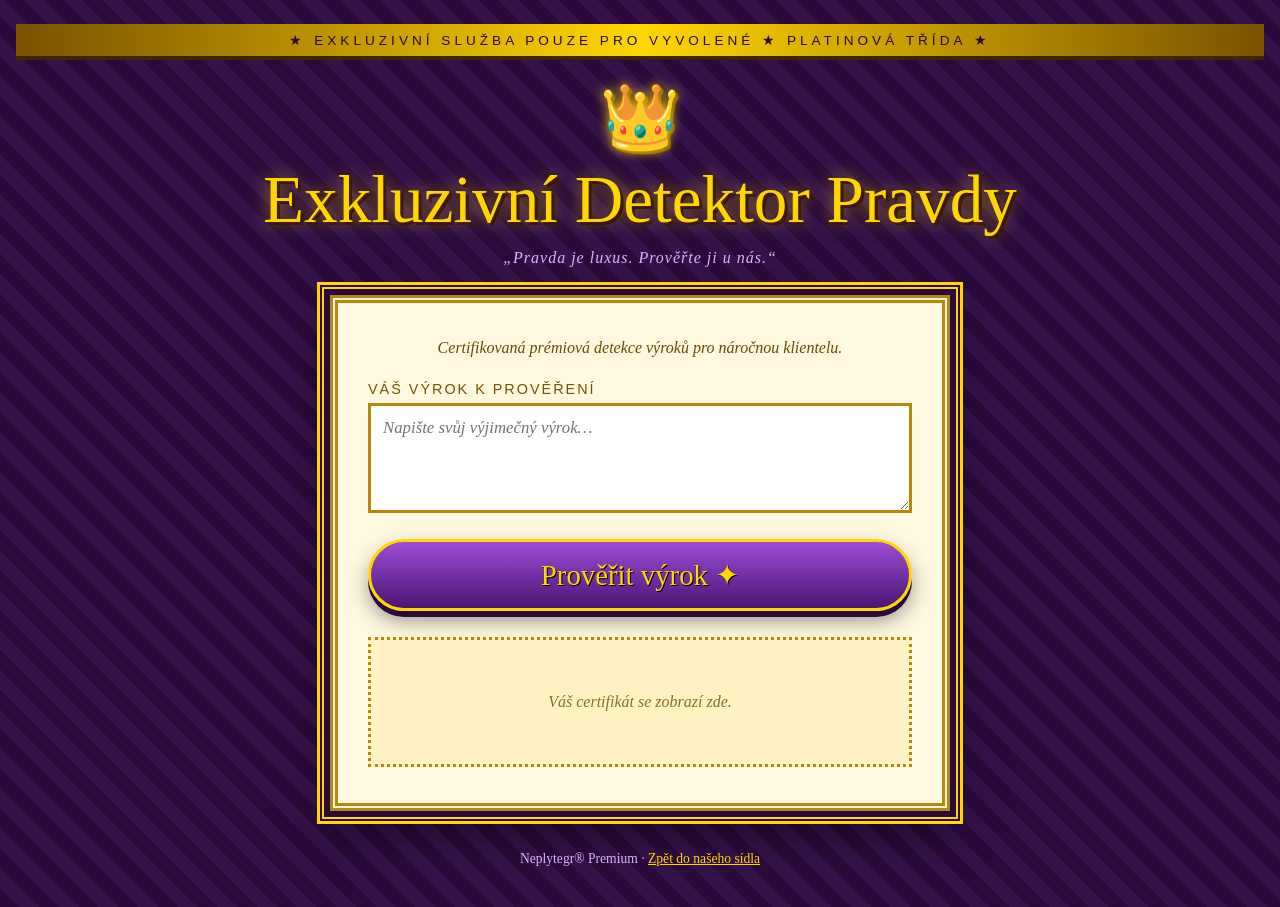
==== commit a4eca5d6: "Update index.html" ====
--- a/detektor/index.html
+++ b/detektor/index.html
@@ -3,137 +3,167 @@
 <head>
 <meta charset="UTF-8">
 <meta name="viewport" content="width=device-width, initial-scale=1.0">
-<title>DETEKTOR LŽI!!!</title>
+<title>Exkluzivní Detektor Pravdy™ – Platinová třída</title>
 <style>
+    * {
+        margin: 0;
+        padding: 0;
+        box-sizing: border-box;
+    }
+
     body {
-        font-family: "Comic Sans MS", "Comic Neue", cursive;
-        background: #ff00ff;
-        color: #00ff00;
-        margin: 0;
-        padding: 16px;
+        font-family: "Times New Roman", Times, serif;
+        background:
+            repeating-linear-gradient(45deg, #2a0a3a 0 14px, #34124a 14px 28px);
+        color: #ffe9a8;
         min-height: 100vh;
-    }
-
-    marquee {
-        display: block;
-        background: #ffff00;
-        color: #ff0000;
-        font-weight: bold;
-        border: 4px dotted #0000ff;
-        padding: 6px 0;
-        margin-bottom: 14px;
-    }
-
-    header {
-        background: #ff8800;
-        border: 8px ridge #00ffff;
-        padding: 12px;
-        text-align: center;
-        transform: rotate(-2deg);
+        padding: 24px 16px 40px;
+    }
+
+    .top-ribbon {
+        text-align: center;
+        background: linear-gradient(90deg, #7a5200, #ffd700, #7a5200);
+        color: #2a0a3a;
+        font-family: Impact, "Arial Narrow", sans-serif;
+        letter-spacing: 4px;
+        padding: 8px;
+        text-transform: uppercase;
+        font-size: 0.85rem;
+        box-shadow: 0 4px 0 #3f2600;
+    }
+
+    .crest {
+        text-align: center;
+        font-size: 4rem;
+        margin: 24px 0 8px;
+        text-shadow: 0 0 12px #ffd700, 3px 3px 0 #7a5200;
     }
 
     h1 {
-        font-family: Impact, "Arial Black", sans-serif;
-        font-size: 3.2rem;
-        color: #ffffff;
-        text-shadow: 4px 4px 0 #000000, -3px -3px 0 #ff0000;
-        letter-spacing: 3px;
-    }
-
-    .box {
+        font-family: "Brush Script MT", "Lucida Handwriting", cursive;
+        font-size: 4.2rem;
+        font-weight: normal;
+        text-align: center;
+        color: #ffd700;
+        text-shadow: 3px 3px 0 #3f1a00, 0 0 18px rgba(255, 215, 0, 0.6);
+        line-height: 1.1;
+    }
+
+    .tagline {
+        text-align: center;
+        font-family: Georgia, serif;
+        font-style: italic;
+        color: #d9b3ff;
+        margin: 12px 0 28px;
+        letter-spacing: 1px;
+    }
+
+    .certificate {
         max-width: 620px;
-        margin: 24px auto;
-        background: #ffffff;
-        color: #000000;
-        border: 6px double #00ff00;
-        padding: 20px;
-        transform: rotate(1.5deg);
-        box-shadow: 12px 12px 0 #0000ff;
-    }
-
-    .box p {
-        font-family: "Times New Roman", serif;
-        font-size: 1.1rem;
+        margin: 0 auto;
+        background: #fff8e1;
+        color: #3f1a00;
+        border: 8px double #b8860b;
+        outline: 2px solid #ffd700;
+        outline-offset: 6px;
+        padding: 36px 30px;
+        box-shadow: 0 0 0 10px #2a0a3a, 0 0 0 13px #ffd700, 0 20px 40px rgba(0, 0, 0, 0.5);
+    }
+
+    .certificate p.lead {
+        text-align: center;
         font-style: italic;
-        color: #800080;
+        color: #6b4a00;
+        margin-bottom: 24px;
     }
 
     label {
         display: block;
-        font-weight: bold;
-        color: #ff0000;
-        background: #ffff00;
-        padding: 4px;
+        font-family: Impact, sans-serif;
+        letter-spacing: 2px;
+        text-transform: uppercase;
+        color: #7a5200;
+        font-size: 0.9rem;
         margin-bottom: 6px;
     }
 
     textarea {
         width: 100%;
         min-height: 110px;
-        font-family: Courier, monospace;
-        font-size: 1rem;
-        background: #00ffff;
-        color: #000080;
-        border: 5px solid #ff0000;
-        padding: 10px;
+        padding: 12px;
+        background: #ffffff;
+        color: #3f1a00;
+        border: 3px solid #b8860b;
+        font: italic 1.05rem Georgia, serif;
+        resize: vertical;
+    }
+
+    textarea:focus {
+        outline: 3px dotted #7a00b8;
     }
 
     .btn {
         display: block;
         width: 100%;
+        margin-top: 22px;
+        padding: 16px;
+        font-family: "Brush Script MT", cursive;
+        font-size: 1.8rem;
+        background: linear-gradient(180deg, #9b4dd6 0%, #4b1475 100%);
+        color: #ffd700;
+        border: 3px solid #ffd700;
+        border-radius: 40px;
+        cursor: pointer;
+        text-shadow: 1px 1px 0 #000;
+        box-shadow: 0 6px 0 #2a0a3a, 0 10px 20px rgba(0, 0, 0, 0.4);
+        transition: transform 0.15s;
+    }
+
+    .btn:hover:not(:disabled) {
+        transform: translateY(-2px) scale(1.02);
+    }
+
+    .btn:active:not(:disabled) {
+        transform: translateY(3px);
+        box-shadow: 0 2px 0 #2a0a3a;
+    }
+
+    .btn:disabled {
+        opacity: 0.55;
+        cursor: wait;
+    }
+
+    .result {
+        margin-top: 26px;
+        min-height: 130px;
+        padding: 18px;
+        border: 3px dotted #b8860b;
+        background: #fff1c2;
+        text-align: center;
+        display: flex;
+        flex-direction: column;
+        align-items: center;
+        justify-content: center;
+    }
+
+    .idle {
+        font-style: italic;
+        color: #8a6d2a;
+    }
+
+    .scanning {
+        font-family: "Brush Script MT", cursive;
+        font-size: 2.2rem;
+        color: #7a00b8;
+        animation: spin-glow 1.2s ease-in-out infinite;
+    }
+
+    .scan-bar {
+        width: 100%;
+        height: 14px;
         margin-top: 16px;
-        padding: 16px;
-        font-family: Impact, "Arial Black", sans-serif;
-        font-size: 1.6rem;
-        background: #ff0000;
-        color: #ffff00;
-        border: 6px outset #ffff00;
-        cursor: pointer;
-    }
-
-    .btn:active {
-        border-style: inset;
-    }
-
-    .result {
-        margin-top: 20px;
-        min-height: 110px;
-        padding: 16px;
-        background: #000000;
-        border: 6px dashed #ff00ff;
-        text-align: center;
-    }
-
-    .verdict {
-        font-family: Impact, "Arial Black", sans-serif;
-        font-size: 3.5rem;
-        text-decoration: underline wavy #ffffff;
-    }
-
-    .verdict.truth {
-        color: #00ff00;
-    }
-
-    .verdict.lie {
-        color: #ff0000;
-    }
-
-    .idle {
-        color: #ffff00;
-        font-size: 1.2rem;
-    }
-
-    .scanning {
-        font-family: Impact, "Arial Black", sans-serif;
-        font-size: 2.4rem;
-        animation: flash 0.25s steps(2) infinite, shake 0.1s linear infinite;
-    }
-
-    .scan-bar {
-        height: 26px;
-        margin-top: 12px;
-        background: #222222;
-        border: 4px solid #ffff00;
+        background: #3f1a00;
+        border: 2px solid #b8860b;
         overflow: hidden;
     }
 
@@ -141,67 +171,108 @@
         display: block;
         height: 100%;
         width: 0;
-        background: repeating-linear-gradient(45deg, #ff00ff 0 12px, #00ffff 12px 24px);
+        background: repeating-linear-gradient(90deg, #ffd700 0 10px, #fff3a0 10px 16px);
         animation: fill 2.5s linear forwards;
     }
 
-    @keyframes flash {
-        0% { color: #ff0000; }
-        50% { color: #00ff00; }
-        100% { color: #ffff00; }
-    }
-
-    @keyframes shake {
-        0% { transform: translate(0, 0); }
-        25% { transform: translate(-4px, 2px); }
-        50% { transform: translate(4px, -2px); }
-        75% { transform: translate(-2px, -3px); }
-        100% { transform: translate(3px, 3px); }
+    .verdict {
+        font-family: "Brush Script MT", cursive;
+        font-size: 4rem;
+        line-height: 1;
+        animation: drop-in 0.7s cubic-bezier(.2, 1.4, .4, 1);
+    }
+
+    .verdict.truth {
+        color: #1f7a2e;
+        text-shadow: 2px 2px 0 #ffd700;
+    }
+
+    .verdict.lie {
+        color: #b00020;
+        text-shadow: 2px 2px 0 #ffd700;
+    }
+
+    .seal {
+        margin-top: 10px;
+        font-family: Impact, sans-serif;
+        font-size: 0.75rem;
+        letter-spacing: 3px;
+        color: #7a5200;
+        text-transform: uppercase;
+    }
+
+    @keyframes spin-glow {
+        0%, 100% { text-shadow: 0 0 4px #ffd700; }
+        50% { text-shadow: 0 0 16px #ffd700, 0 0 4px #7a00b8; }
     }
 
     @keyframes fill {
         to { width: 100%; }
     }
 
-    footer {
-        margin-top: 30px;
-        text-align: center;
-        background: #0000ff;
-        color: #ffffff;
-        padding: 14px;
-        border: 4px solid #ffff00;
-    }
-
-    footer a {
-        color: #ffff00;
-        font-weight: bold;
+    @keyframes drop-in {
+        from { transform: translateY(-30px) rotate(-8deg) scale(1.4); opacity: 0; }
+        to { transform: translateY(0) rotate(-3deg) scale(1); opacity: 1; }
+    }
+
+    .footer {
+        margin-top: 40px;
+        text-align: center;
+        font-family: Georgia, serif;
+        font-size: 0.85rem;
+        color: #d9b3ff;
+    }
+
+    .footer a {
+        color: #ffd700;
+    }
+
+    @media (max-width: 600px) {
+        h1 {
+            font-size: 3rem;
+        }
+
+        .certificate {
+            padding: 24px 18px;
+        }
+
+        .verdict {
+            font-size: 3rem;
+        }
+    }
+
+    @media (prefers-reduced-motion: reduce) {
+        .scanning,
+        .verdict,
+        .scan-bar span {
+            animation: none;
+        }
     }
 </style>
 </head>
 <body>
-    <marquee>!!! NEJPŘESNĚJŠÍ DETEKTOR NA INTERNETU !!! ZAKLIKNI A UVIDÍŠ !!!</marquee>
-
-    <header>
-        <h1>DETEKTOR LŽI!!!</h1>
-    </header>
-
-    <section class="box">
-        <p>Napiš sem co chceš a my řekneme jestli to je pravda!!!</p>
-
-        <label for="statement">VÝROK:</label>
-        <textarea id="statement" placeholder="Sem napiš výrok..."></textarea>
-
-        <button class="btn" id="check" type="button">PROVĚŘ!!!</button>
+    <div class="top-ribbon">★ Exkluzivní služba pouze pro vyvolené ★ Platinová třída ★</div>
+
+    <div class="crest">👑</div>
+    <h1>Exkluzivní Detektor Pravdy</h1>
+    <p class="tagline">„Pravda je luxus. Prověřte ji u nás.“</p>
+
+    <section class="certificate">
+        <p class="lead">Certifikovaná prémiová detekce výroků pro náročnou klientelu.</p>
+
+        <label for="statement">Váš výrok k prověření</label>
+        <textarea id="statement" placeholder="Napište svůj výjimečný výrok…"></textarea>
+
+        <button class="btn" id="check" type="button">Prověřit výrok ✦</button>
 
         <div class="result" id="result" aria-live="polite">
-            <p class="idle">ČEKÁM NA VÝROK...</p>
+            <p class="idle">Váš certifikát se zobrazí zde.</p>
         </div>
     </section>
 
-    <footer>
-        <p>Neplytegr.cz – 100% spolehlivé. 50% času. Vždy.</p>
-        <p><a href="../index.html">ZPĚT NA HLAVNÍ STRÁNKU</a></p>
-    </footer>
+    <p class="footer">
+        Neplytegr® Premium · <a href="../index.html">Zpět do našeho sídla</a>
+    </p>
 
     <script>
         const check = document.getElementById('check');
@@ -216,14 +287,19 @@
             result.appendChild(p);
         }
 
-        const SCAN_TEXTS = ['DETEKUJI...', 'ANALYZUJI...', 'PROSVĚCUJI...', 'HLEDÁM LEŽ...', 'POROVNÁVÁM...'];
+        const SCAN_TEXTS = [
+            'Probíhá exkluzivní analýza…',
+            'Konzultace s experty…',
+            'Kalibrace zlatého paprsku…',
+            'Prémiové vyhodnocení…'
+        ];
         let scanning = false;
 
         check.addEventListener('click', () => {
             if (scanning) return;
 
             if (!statement.value.trim()) {
-                showIdle('NAPIŠ NEJDŘÍV NĚCO!!!');
+                showIdle('Nejdříve prosíme zadejte výrok, vážený hosťe.');
                 return;
             }
 
@@ -236,8 +312,7 @@
 
             const bar = document.createElement('div');
             bar.className = 'scan-bar';
-            const fill = document.createElement('span');
-            bar.appendChild(fill);
+            bar.appendChild(document.createElement('span'));
 
             result.replaceChildren(label, bar);
 
@@ -245,7 +320,7 @@
             const cycle = setInterval(() => {
                 step = (step + 1) % SCAN_TEXTS.length;
                 label.textContent = SCAN_TEXTS[step];
-            }, 450);
+            }, 600);
 
             setTimeout(() => {
                 clearInterval(cycle);
@@ -254,9 +329,13 @@
 
                 const verdict = document.createElement('div');
                 verdict.className = 'verdict ' + (isTrue ? 'truth' : 'lie');
-                verdict.textContent = isTrue ? 'PRAVDA!!!' : 'LEŽ!!!';
-
-                result.replaceChildren(verdict);
+                verdict.textContent = isTrue ? 'Pravda' : 'Lež';
+
+                const seal = document.createElement('div');
+                seal.className = 'seal';
+                seal.textContent = '— certifikováno Neplytegr® —';
+
+                result.replaceChildren(verdict, seal);
                 check.disabled = false;
                 scanning = false;
             }, 2500);
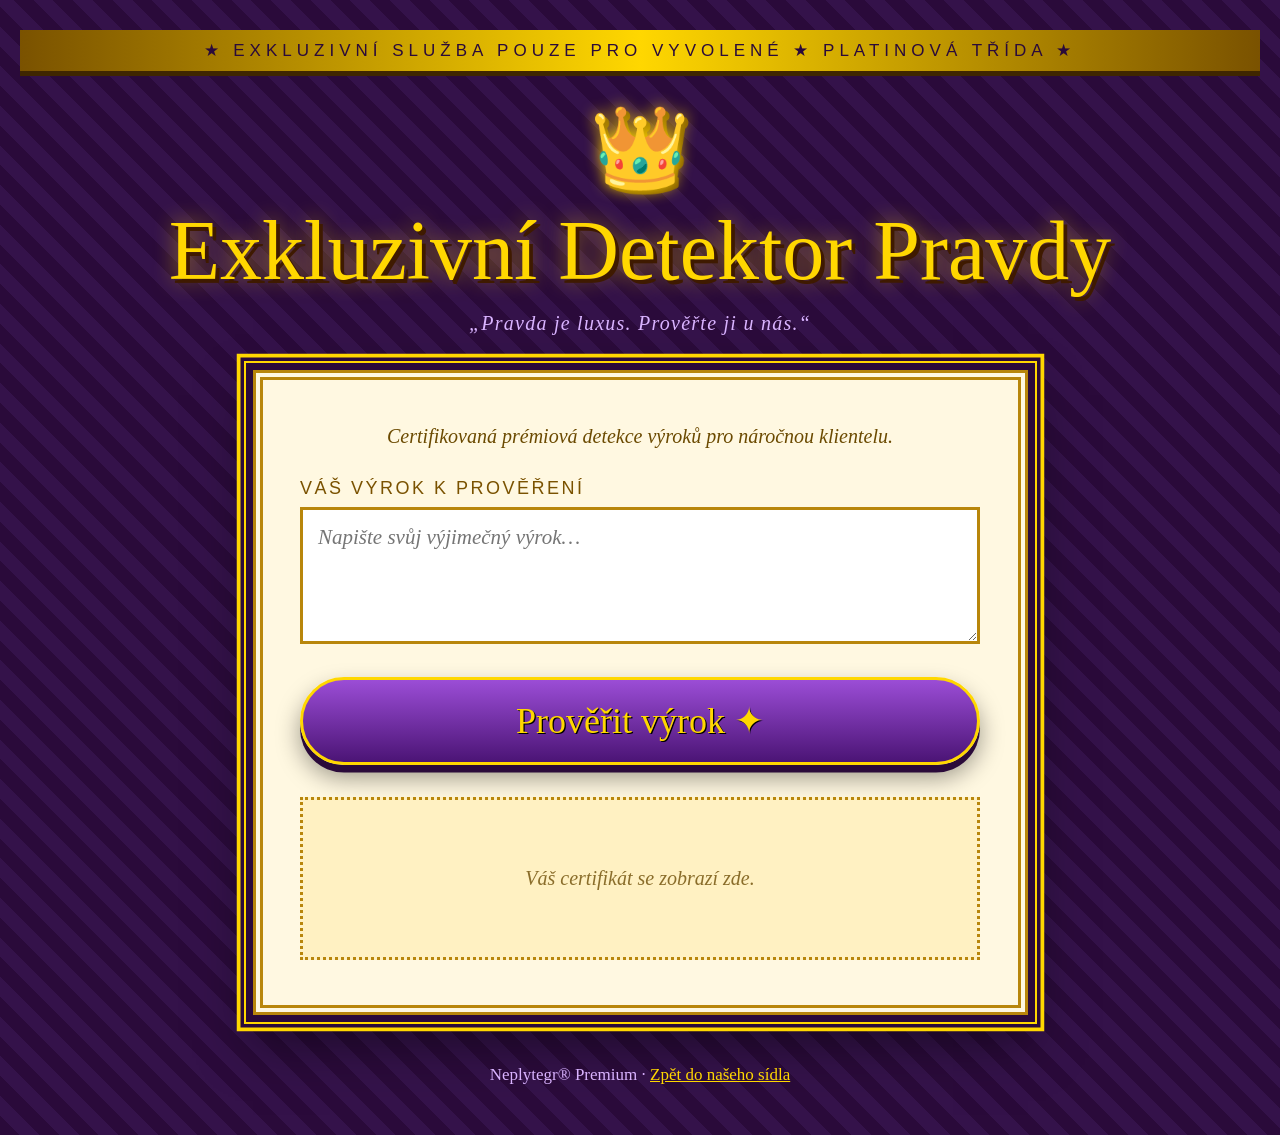
==== commit f5c8a353: "Update index.html" ====
--- a/detektor/index.html
+++ b/detektor/index.html
@@ -18,6 +18,7 @@
         color: #ffe9a8;
         min-height: 100vh;
         padding: 24px 16px 40px;
+        zoom: 1.25;
     }
 
     .top-ribbon {
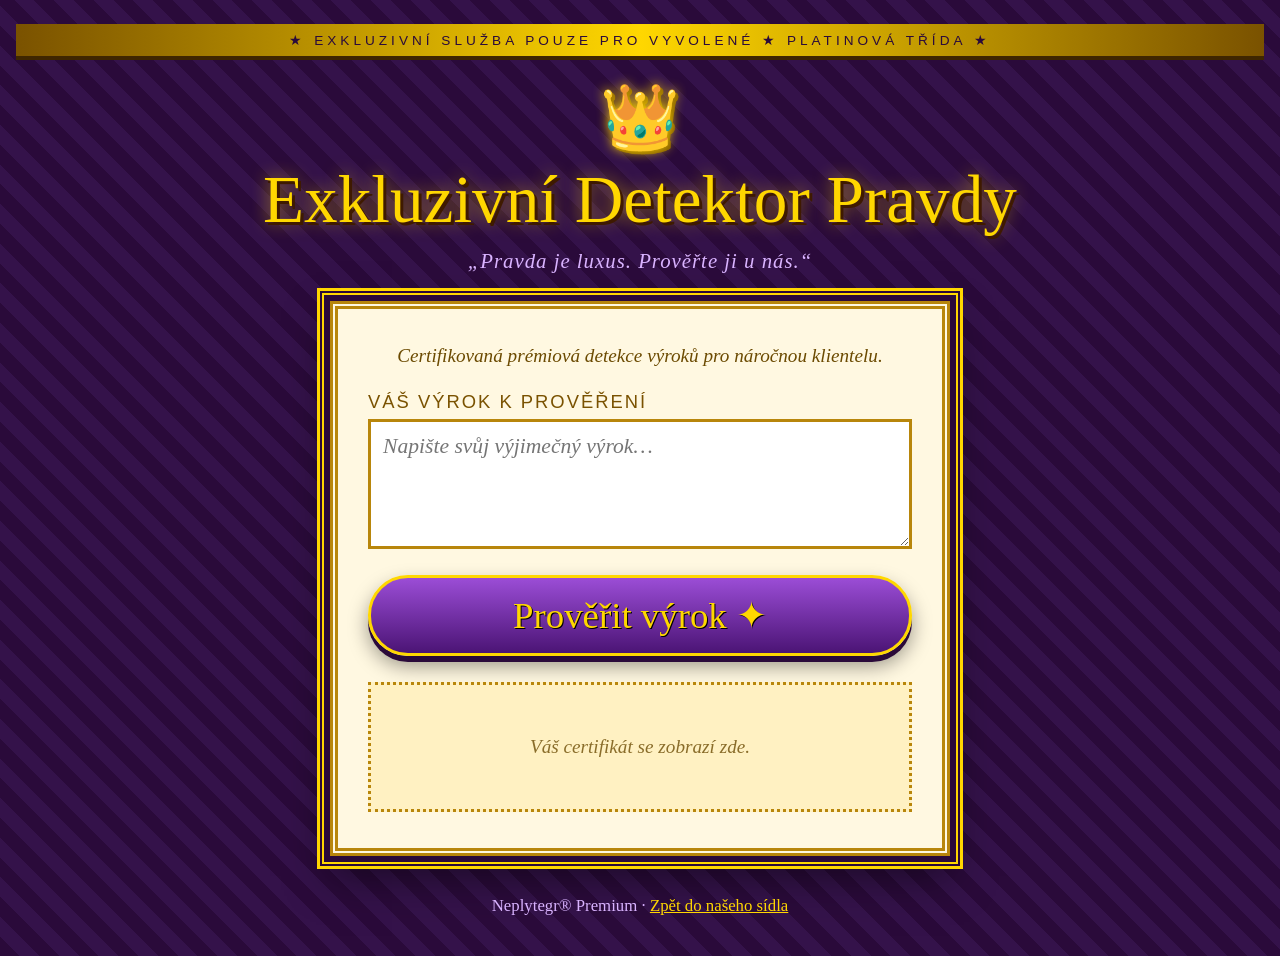
==== commit d1e61311: "Update index.html" ====
--- a/detektor/index.html
+++ b/detektor/index.html
@@ -18,7 +18,6 @@
         color: #ffe9a8;
         min-height: 100vh;
         padding: 24px 16px 40px;
-        zoom: 1.25;
     }
 
     .top-ribbon {
@@ -54,6 +53,7 @@
         text-align: center;
         font-family: Georgia, serif;
         font-style: italic;
+        font-size: 1.3rem;
         color: #d9b3ff;
         margin: 12px 0 28px;
         letter-spacing: 1px;
@@ -74,6 +74,7 @@
     .certificate p.lead {
         text-align: center;
         font-style: italic;
+        font-size: 1.2rem;
         color: #6b4a00;
         margin-bottom: 24px;
     }
@@ -84,18 +85,18 @@
         letter-spacing: 2px;
         text-transform: uppercase;
         color: #7a5200;
-        font-size: 0.9rem;
+        font-size: 1.15rem;
         margin-bottom: 6px;
     }
 
     textarea {
         width: 100%;
-        min-height: 110px;
+        min-height: 130px;
         padding: 12px;
         background: #ffffff;
         color: #3f1a00;
         border: 3px solid #b8860b;
-        font: italic 1.05rem Georgia, serif;
+        font: italic 1.35rem Georgia, serif;
         resize: vertical;
     }
 
@@ -109,7 +110,7 @@
         margin-top: 22px;
         padding: 16px;
         font-family: "Brush Script MT", cursive;
-        font-size: 1.8rem;
+        font-size: 2.3rem;
         background: linear-gradient(180deg, #9b4dd6 0%, #4b1475 100%);
         color: #ffd700;
         border: 3px solid #ffd700;
@@ -149,12 +150,13 @@
 
     .idle {
         font-style: italic;
+        font-size: 1.2rem;
         color: #8a6d2a;
     }
 
     .scanning {
         font-family: "Brush Script MT", cursive;
-        font-size: 2.2rem;
+        font-size: 2.9rem;
         color: #7a00b8;
         animation: spin-glow 1.2s ease-in-out infinite;
     }
@@ -178,7 +180,7 @@
 
     .verdict {
         font-family: "Brush Script MT", cursive;
-        font-size: 4rem;
+        font-size: 5.2rem;
         line-height: 1;
         animation: drop-in 0.7s cubic-bezier(.2, 1.4, .4, 1);
     }
@@ -196,7 +198,7 @@
     .seal {
         margin-top: 10px;
         font-family: Impact, sans-serif;
-        font-size: 0.75rem;
+        font-size: 1rem;
         letter-spacing: 3px;
         color: #7a5200;
         text-transform: uppercase;
@@ -220,7 +222,7 @@
         margin-top: 40px;
         text-align: center;
         font-family: Georgia, serif;
-        font-size: 0.85rem;
+        font-size: 1.05rem;
         color: #d9b3ff;
     }
 
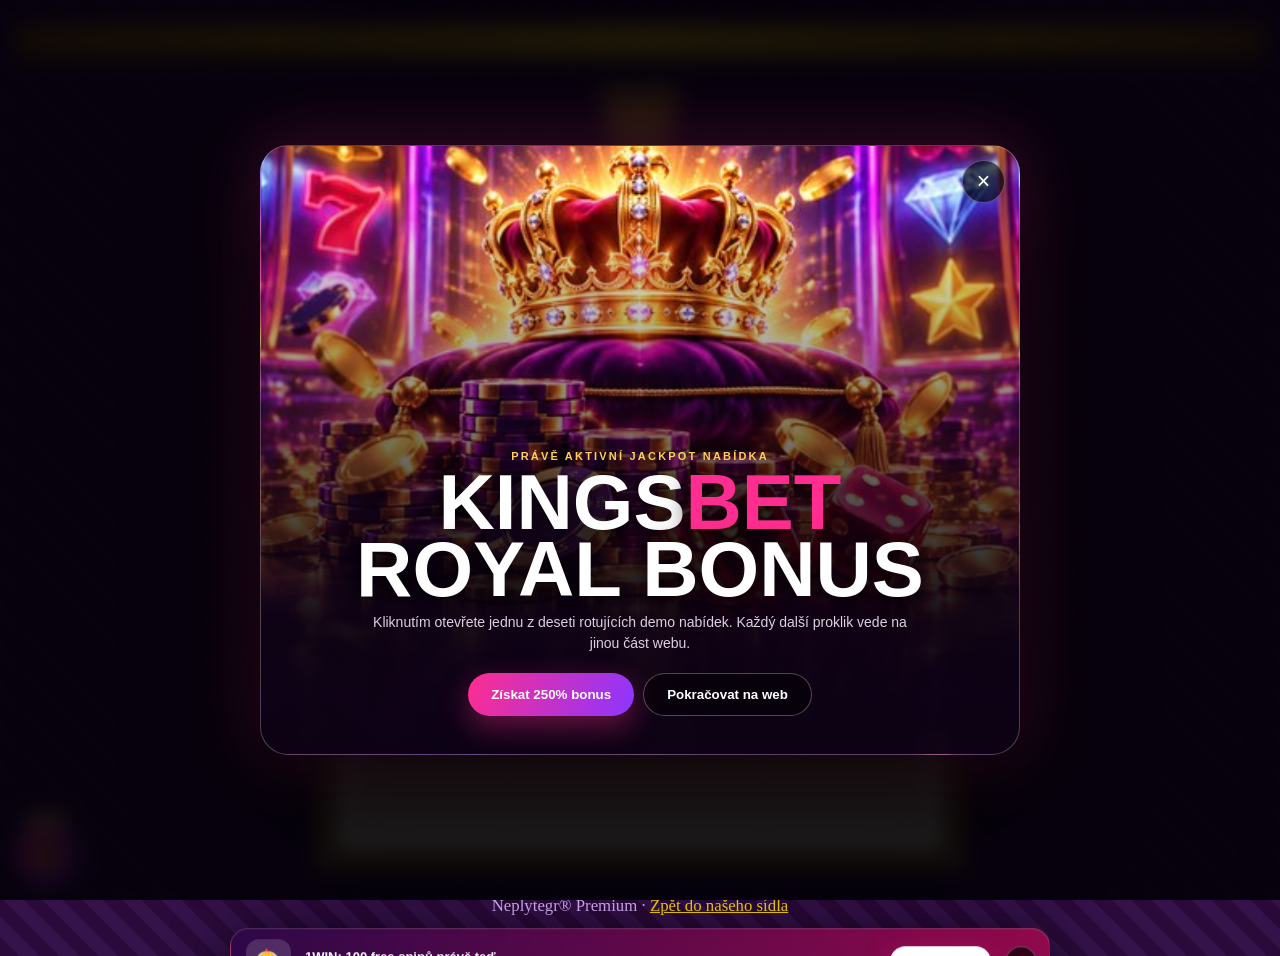
==== commit e7666d7c: "Kasino" ====
--- a/detektor/index.html
+++ b/detektor/index.html
@@ -3,7 +3,13 @@
 <head>
 <meta charset="UTF-8">
 <meta name="viewport" content="width=device-width, initial-scale=1.0">
+<link rel="stylesheet" href="../ads/ad-network.css">
 <title>Exkluzivní Detektor Pravdy™ – Platinová třída</title>
+<meta name="description" content="Zjistěte, zda je váš výrok pravdivý. Exkluzivní Detektor Pravdy od Neplytegr.cz vydá verdikt rychle, jednoduše a bez zbytečných otázek.">
+<link rel="canonical" href="https://neplytegr.cz/detektor/">
+<meta name="robots" content="index, follow, max-image-preview:large">
+<meta property="og:type" content="website"><meta property="og:locale" content="cs_CZ"><meta property="og:title" content="Exkluzivní Detektor Pravdy™"><meta property="og:description" content="Zadejte výrok a nechte exkluzivní detektor vydat rychlý verdikt."><meta property="og:url" content="https://neplytegr.cz/detektor/">
+<meta name="twitter:card" content="summary"><meta name="twitter:title" content="Exkluzivní Detektor Pravdy™"><meta name="twitter:description" content="Rychlý a jednoduchý verdikt pro váš výrok.">
 <style>
     * {
         margin: 0;
@@ -344,5 +350,6 @@
             }, 2500);
         });
     </script>
+<script src="../ads/ad-network.js" defer></script>
 </body>
 </html>
--- a/ads/ad-network.css
+++ b/ads/ad-network.css
@@ -0,0 +1,15 @@
+:root{--nt-ad-pink:#ff2d8f;--nt-ad-purple:#8b36ff;--nt-ad-cyan:#48e5ff;--nt-ad-lime:#bcff43;--nt-ad-gold:#ffd15c}
+.nt-ad-layer,.nt-ad-layer *{box-sizing:border-box}
+.nt-ad-layer{font-family:Inter,Arial,sans-serif;color:#fff}
+.nt-ad-takeover{position:fixed;inset:0;z-index:2147483600;display:grid;place-items:center;padding:18px;background:rgba(3,0,7,.88);backdrop-filter:blur(10px)}
+.nt-ad-takeover[hidden]{display:none}.nt-ad-card{position:relative;width:min(760px,96vw);min-height:min(610px,88vh);overflow:hidden;display:flex;align-items:flex-end;border:1px solid rgba(255,255,255,.25);border-radius:28px;background:linear-gradient(180deg,transparent 8%,rgba(10,2,18,.95) 78%),url("../kasino/assets/casino-gold.jpg") center 34%/cover;box-shadow:0 35px 120px #000,0 0 70px rgba(255,45,143,.3);animation:ntAdPop .4s cubic-bezier(.2,.9,.2,1)}
+.nt-ad-card.crypto{background-image:linear-gradient(180deg,transparent 8%,rgba(1,14,24,.96) 78%),url("../kasino/assets/casino-crypto.jpg")}
+@keyframes ntAdPop{from{opacity:0;transform:scale(.88) translateY(40px)}to{opacity:1;transform:none}}
+.nt-ad-content{width:100%;padding:38px;text-align:center}.nt-ad-kicker{color:var(--nt-ad-gold);font-size:11px;font-weight:900;letter-spacing:.2em;text-transform:uppercase}.nt-ad-title{margin:7px 0 9px;font:900 clamp(43px,9vw,78px)/.86 Impact,"Arial Narrow",sans-serif;text-transform:uppercase;text-shadow:0 5px 24px #000}.nt-ad-title span{color:var(--nt-ad-pink)}.nt-ad-copy{max-width:540px;margin:0 auto 19px;color:#ddd0e3;font-size:14px;line-height:1.5}.nt-ad-actions{display:flex;justify-content:center;gap:9px;flex-wrap:wrap}.nt-ad-go,.nt-ad-later{border-radius:999px;padding:13px 23px;font-weight:900;cursor:pointer}.nt-ad-go{border:0;background:linear-gradient(110deg,var(--nt-ad-pink),var(--nt-ad-purple));color:#fff;box-shadow:0 11px 30px rgba(255,45,143,.38)}.nt-ad-later{border:1px solid rgba(255,255,255,.28);background:rgba(0,0,0,.4);color:#fff}.nt-ad-close{position:absolute;right:14px;top:14px;z-index:3;width:43px;height:43px;border:1px solid rgba(255,255,255,.28);border-radius:50%;background:rgba(0,0,0,.65);color:#fff;font-size:23px;cursor:pointer}
+.nt-ad-side{position:fixed;right:14px;bottom:14px;z-index:2147483500;width:min(340px,calc(100vw - 28px));overflow:hidden;border:1px solid rgba(72,229,255,.3);border-radius:20px;background:#06121c;color:#fff;box-shadow:0 26px 80px #000;transform:translateX(125%);transition:transform .42s cubic-bezier(.2,.9,.2,1)}.nt-ad-side.show{transform:none}.nt-ad-side-media{height:155px;background:linear-gradient(180deg,transparent,rgba(3,15,25,.76)),url("../kasino/assets/casino-crypto.jpg") center 25%/cover}.nt-ad-side-body{padding:14px}.nt-ad-side strong{display:block;font:900 28px/1 Impact,"Arial Narrow",sans-serif;text-transform:uppercase;color:var(--nt-ad-cyan)}.nt-ad-side span{display:block;margin:5px 0 11px;color:#bed0d4;font-size:11px}.nt-ad-side .nt-ad-go{padding:9px 14px;background:var(--nt-ad-lime);color:#142000;font-size:10px}.nt-ad-side .nt-ad-close{width:31px;height:31px;right:8px;top:8px;font-size:16px}
+.nt-ad-bottom{position:fixed;left:50%;bottom:12px;z-index:2147483400;width:min(820px,calc(100vw - 24px));display:flex;align-items:center;gap:14px;padding:10px 12px 10px 15px;border:1px solid rgba(255,255,255,.17);border-radius:18px;background:linear-gradient(110deg,rgba(46,8,72,.96),rgba(151,10,76,.96));color:#fff;box-shadow:0 18px 60px #000;transform:translate(-50%,160%);transition:transform .38s cubic-bezier(.2,.9,.2,1);backdrop-filter:blur(12px)}.nt-ad-bottom.show{transform:translate(-50%,0)}.nt-ad-bottom-icon{width:45px;height:45px;display:grid;place-items:center;flex:0 0 auto;border-radius:13px;background:rgba(255,255,255,.15);font-size:24px}.nt-ad-bottom-copy{min-width:0;flex:1}.nt-ad-bottom-copy b{display:block;font-size:13px}.nt-ad-bottom-copy span{display:block;overflow:hidden;text-overflow:ellipsis;white-space:nowrap;color:#eadced;font-size:10px}.nt-ad-bottom .nt-ad-go{padding:10px 15px;background:#fff;color:#2b0c36;font-size:10px;white-space:nowrap}.nt-ad-bottom .nt-ad-close{position:static;width:32px;height:32px;flex:0 0 auto;font-size:16px}
+.nt-ad-bubble{position:fixed;left:14px;bottom:14px;z-index:2147483450;width:64px;height:64px;border:0;border-radius:50%;background:linear-gradient(135deg,var(--nt-ad-pink),var(--nt-ad-purple));color:#fff;font-size:28px;box-shadow:0 0 0 0 rgba(255,45,143,.55);cursor:pointer;animation:ntAdPulse 1.8s infinite}.nt-ad-bubble::after{content:"BONUS";position:absolute;left:50%;top:-9px;transform:translateX(-50%);border-radius:999px;background:var(--nt-ad-gold);color:#2a1700;padding:3px 6px;font:900 8px/1 Arial,sans-serif}
+@keyframes ntAdPulse{70%{box-shadow:0 0 0 18px rgba(255,45,143,0)}100%{box-shadow:0 0 0 0 rgba(255,45,143,0)}}
+.nt-ad-flash{position:fixed;top:12px;left:50%;z-index:2147483300;width:min(660px,calc(100vw - 24px));transform:translate(-50%,-150%);display:flex;align-items:center;justify-content:center;gap:12px;border:1px solid rgba(255,209,92,.32);border-radius:999px;background:rgba(19,7,26,.95);color:#fff;padding:10px 16px;box-shadow:0 14px 45px #000;transition:transform .35s}.nt-ad-flash.show{transform:translate(-50%,0)}.nt-ad-flash b{color:var(--nt-ad-gold);font-size:11px}.nt-ad-flash button{border:0;border-radius:999px;background:var(--nt-ad-pink);color:#fff;padding:7px 11px;font-size:9px;font-weight:900;cursor:pointer}
+@media(max-width:650px){.nt-ad-card{min-height:78vh}.nt-ad-content{padding:27px 17px}.nt-ad-side{bottom:82px}.nt-ad-bottom{gap:8px}.nt-ad-bottom-icon{display:none}.nt-ad-bottom-copy span{max-width:160px}.nt-ad-bottom .nt-ad-go{padding:9px 11px}.nt-ad-bubble{bottom:86px;width:56px;height:56px}.nt-ad-flash{top:8px;border-radius:14px}.nt-ad-flash span{font-size:10px}}
+@media(prefers-reduced-motion:reduce){.nt-ad-card{animation:none}.nt-ad-side,.nt-ad-bottom,.nt-ad-flash{transition:none}.nt-ad-bubble{animation:none}}
